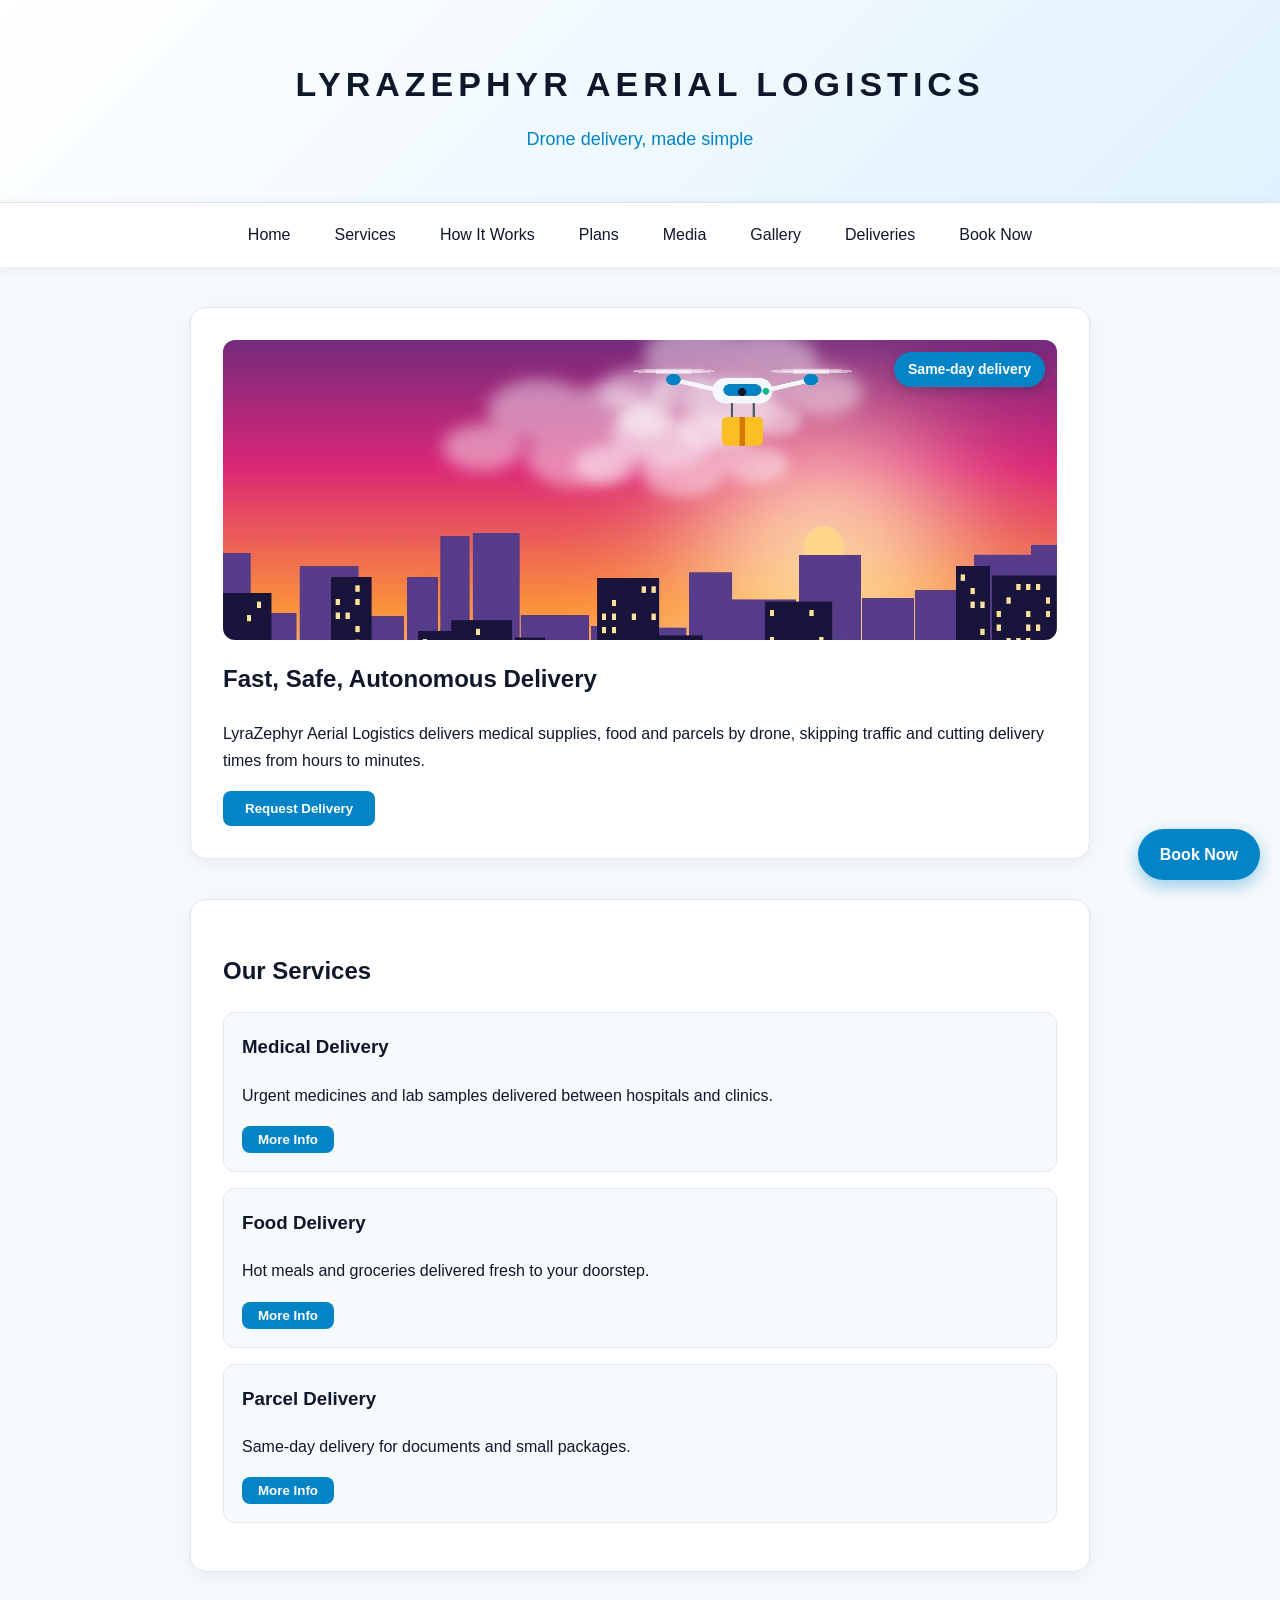
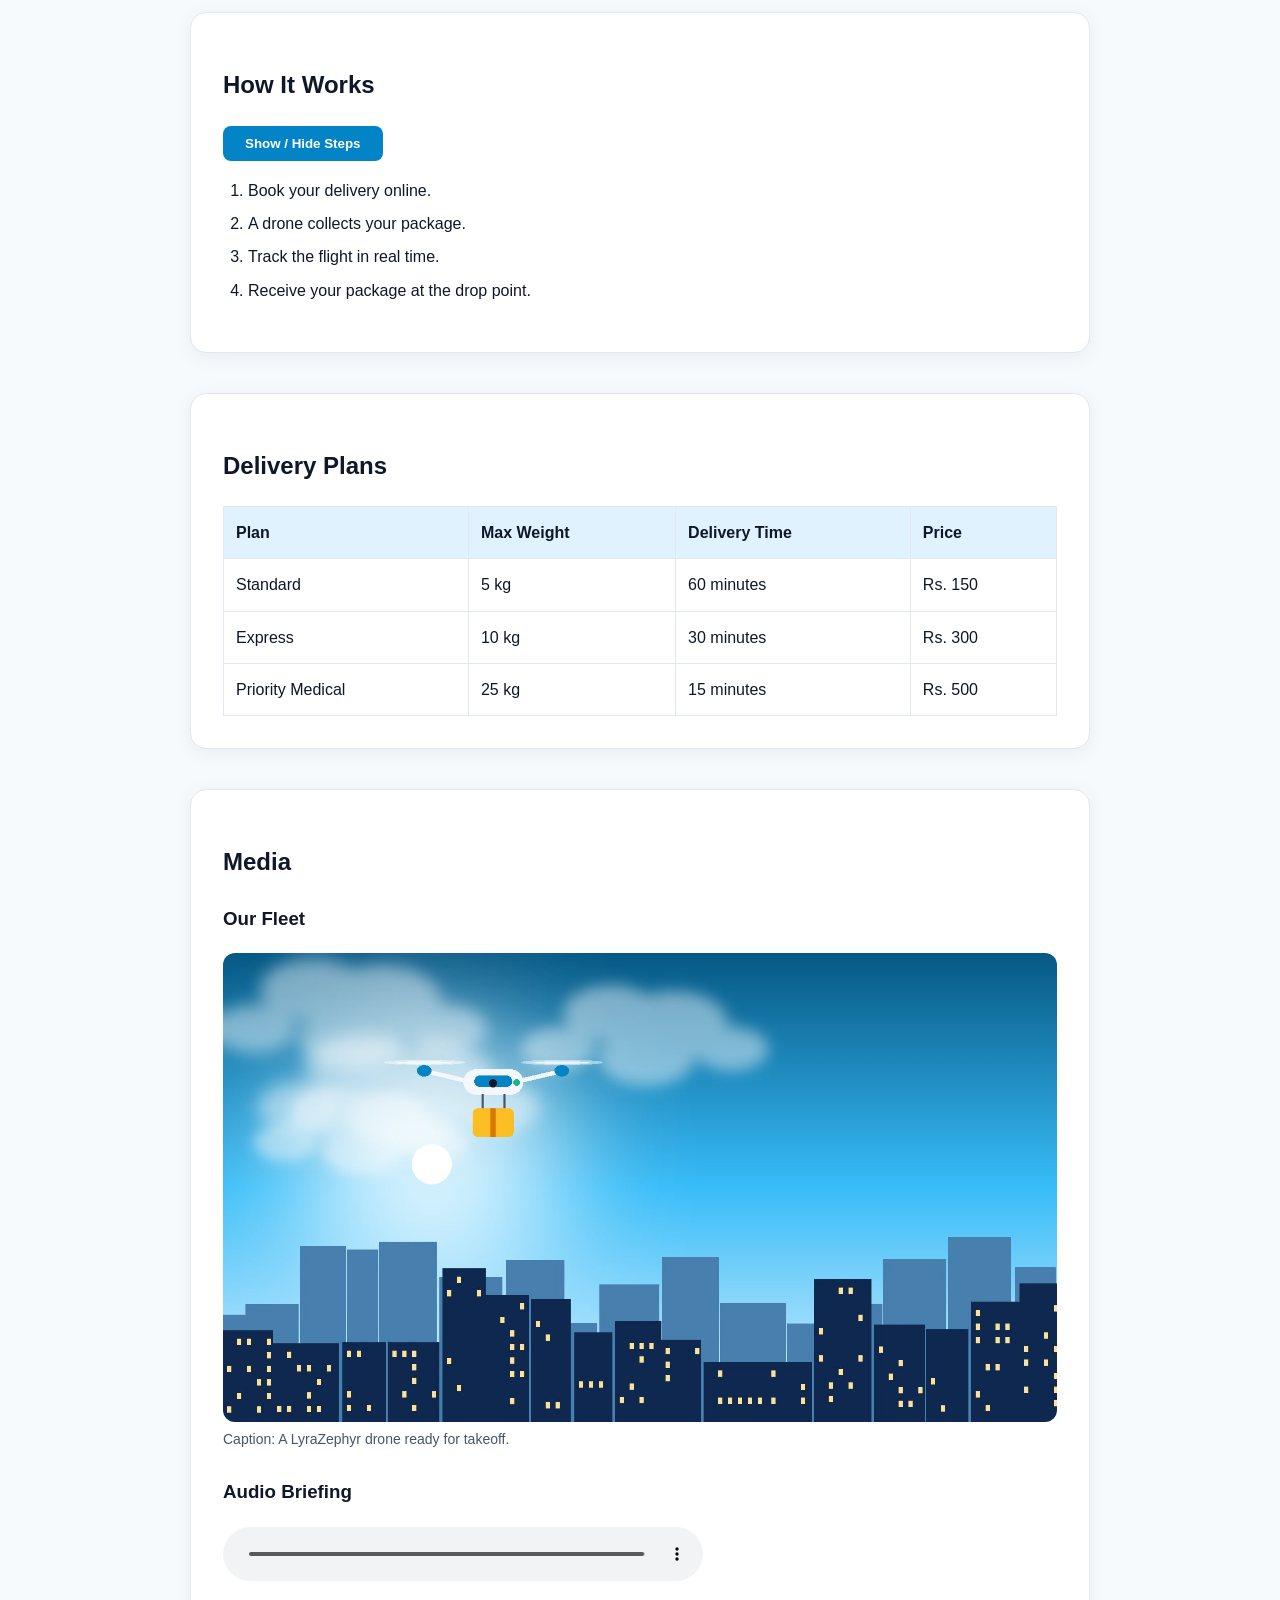
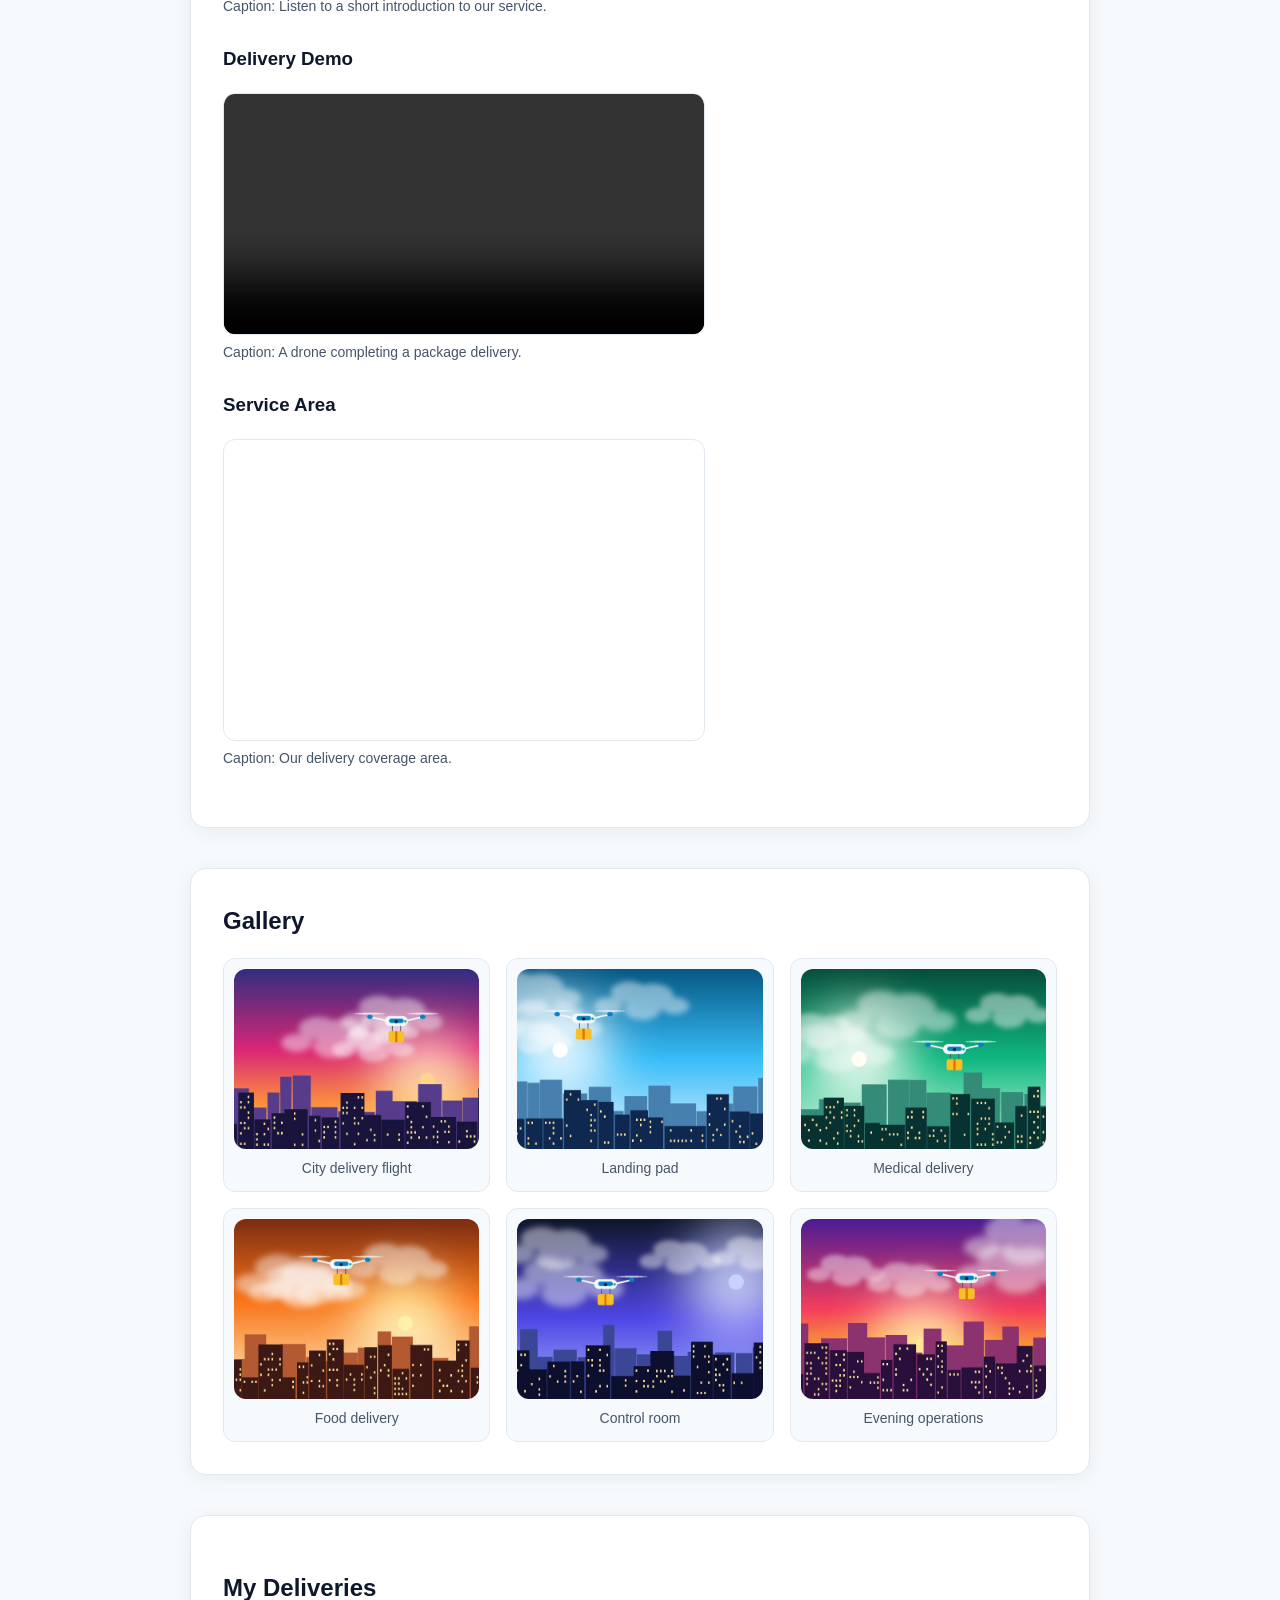
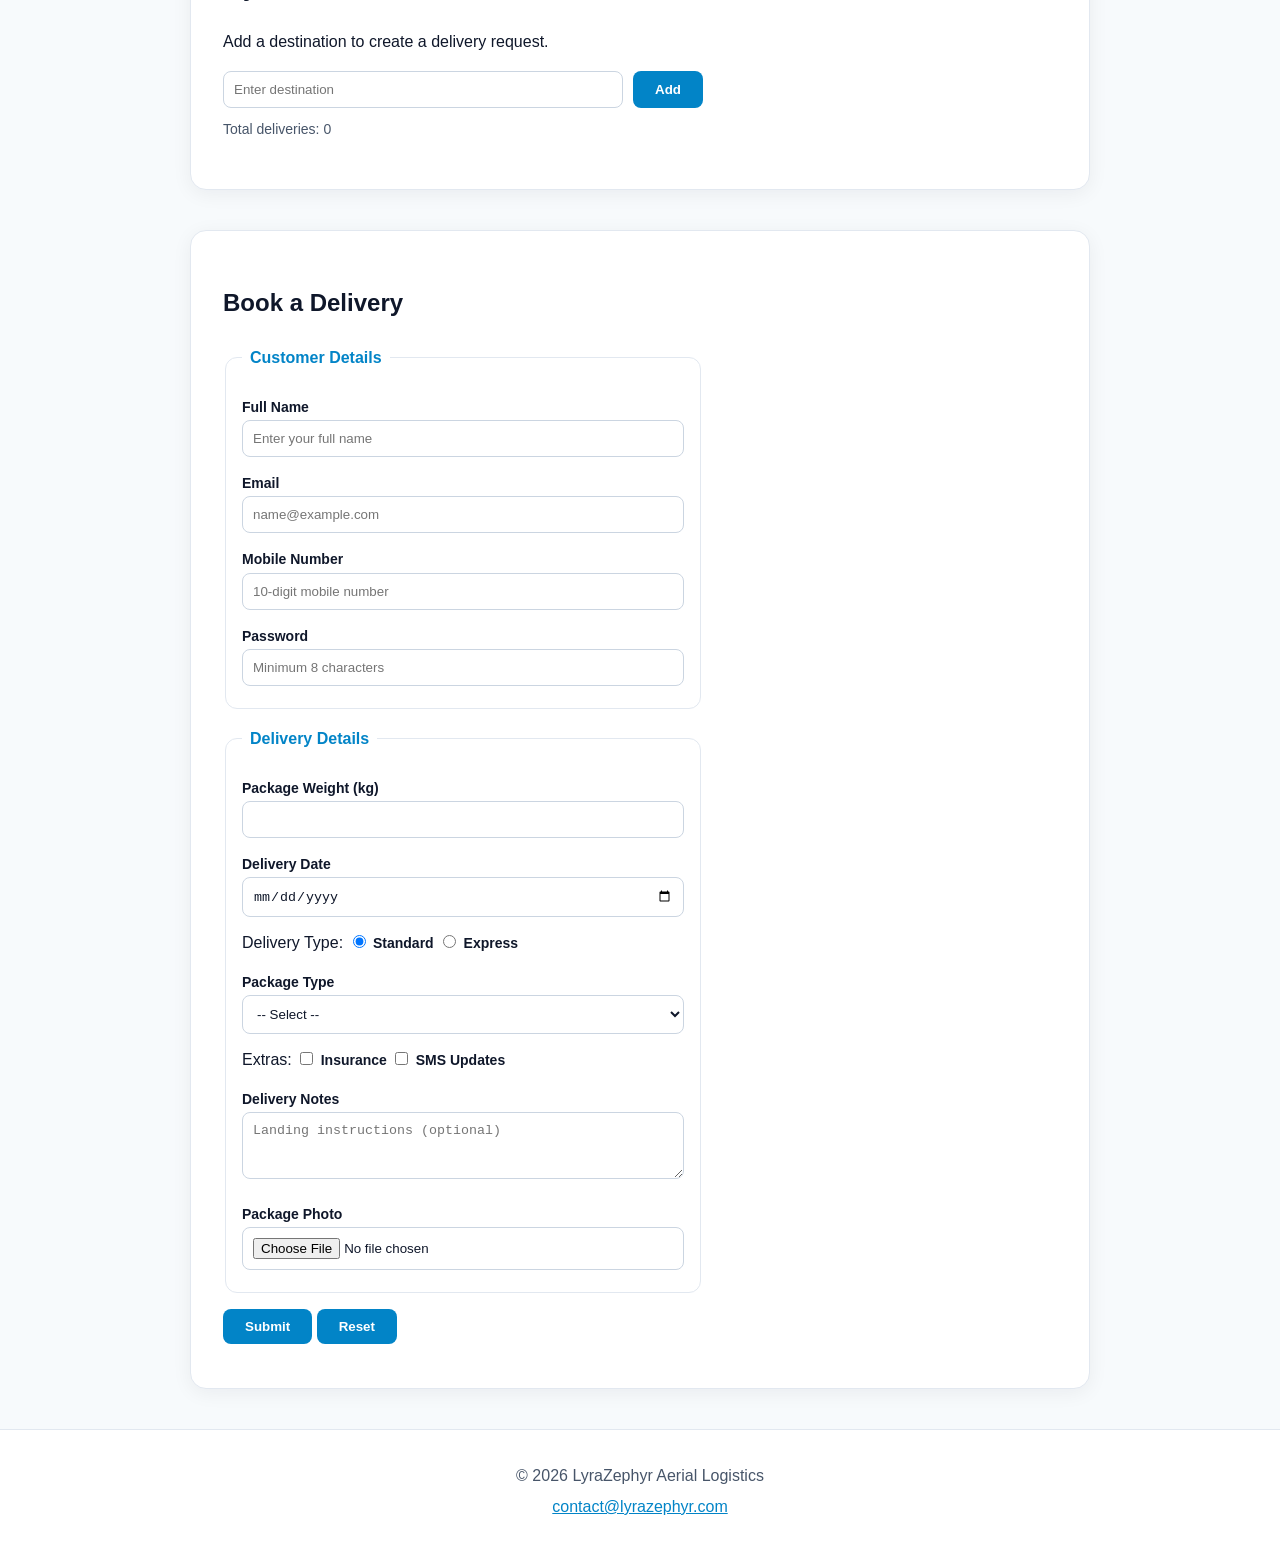
==== p11/index.html @ b4de9d2c "Added Practicums 01 to 15" ====
<!DOCTYPE html>
<html lang="en">
<head>
<meta charset="UTF-8">
<meta name="viewport" content="width=device-width, initial-scale=1.0">
<title>LyraZephyr Aerial Logistics</title>
<link rel="stylesheet" href="style.css">
</head>
<body>

<header>
<h1>LYRAZEPHYR AERIAL LOGISTICS</h1>
<p>Drone delivery, made simple</p>
</header>

<nav>
<ul>
<li><a href="#home">Home</a></li>
<li><a href="#services">Services</a></li>
<li><a href="#process">How It Works</a></li>
<li><a href="#plans">Plans</a></li>
<li><a href="#media">Media</a></li>
<li><a href="#gallery">Gallery</a></li>
<li><a href="#deliveries">Deliveries</a></li>
<li><a href="#booking">Book Now</a></li>
</ul>
</nav>

<section id="home">
<img src="images/drone-1.jpg" alt="Delivery drone flying over a city">
<p class="badge">Same-day delivery</p>
<h2>Fast, Safe, Autonomous Delivery</h2>
<p>LyraZephyr Aerial Logistics delivers medical supplies, food and parcels by drone, skipping traffic and cutting delivery times from hours to minutes.</p>
<button id="notify-button">Request Delivery</button>
</section>

<section id="services">
<h2>Our Services</h2>
<article>
<h3>Medical Delivery</h3>
<p>Urgent medicines and lab samples delivered between hospitals and clinics.</p>
<button id="medical-button">More Info</button>
<div class="info-card" id="medical-info">
<span>Available 24/7.</span> Temperature-controlled boxes keep medicines safe.
</div>
</article>
<article>
<h3>Food Delivery</h3>
<p>Hot meals and groceries delivered fresh to your doorstep.</p>
<button id="food-button">More Info</button>
<div class="info-card" id="food-info">
<span>Insulated bags.</span> Meals arrive hot, usually within 30 minutes.
</div>
</article>
<article>
<h3>Parcel Delivery</h3>
<p>Same-day delivery for documents and small packages.</p>
<button id="parcel-button">More Info</button>
<div class="info-card" id="parcel-info">
<span>Up to 5 kg.</span> Every parcel can be tracked in real time.
</div>
</article>
</section>

<section id="process">
<h2>How It Works</h2>
<button id="process-button">Show / Hide Steps</button>
<div class="steps" id="process-steps">
<ol>
<li>Book your delivery online.</li>
<li>A drone collects your package.</li>
<li>Track the flight in real time.</li>
<li>Receive your package at the drop point.</li>
</ol>
</div>
</section>

<section id="plans">
<h2>Delivery Plans</h2>
<table>
<tr>
<th>Plan</th>
<th>Max Weight</th>
<th>Delivery Time</th>
<th>Price</th>
</tr>
<tr>
<td>Standard</td>
<td>5 kg</td>
<td>60 minutes</td>
<td>Rs. 150</td>
</tr>
<tr>
<td>Express</td>
<td>10 kg</td>
<td>30 minutes</td>
<td>Rs. 300</td>
</tr>
<tr>
<td>Priority Medical</td>
<td>25 kg</td>
<td>15 minutes</td>
<td>Rs. 500</td>
</tr>
</table>
</section>

<section id="media">
<h2>Media</h2>

<h3>Our Fleet</h3>
<img src="images/drone-2.jpg" alt="LyraZephyr delivery drone on a landing pad">
<p>Caption: A LyraZephyr drone ready for takeoff.</p>

<h3>Audio Briefing</h3>
<audio controls src="media/briefing.mp3">Your browser does not support audio.</audio>
<p>Caption: Listen to a short introduction to our service.</p>

<h3>Delivery Demo</h3>
<video controls width="480" src="media/demo.mp4">Your browser does not support video.</video>
<p>Caption: A drone completing a package delivery.</p>

<h3>Service Area</h3>
<iframe src="https://www.openstreetmap.org/export/embed.html?bbox=76.95%2C10.95%2C77.10%2C11.05&amp;layer=mapnik" width="480" height="300" title="Map of our service area"></iframe>
<p>Caption: Our delivery coverage area.</p>
</section>

<section id="gallery">
<h2>Gallery</h2>
<article>
<img src="images/drone-1.jpg" alt="Drone flying over a city">
<p>City delivery flight</p>
</article>
<article>
<img src="images/drone-2.jpg" alt="Drone on a landing pad">
<p>Landing pad</p>
</article>
<article>
<img src="images/drone-3.jpg" alt="Drone carrying a medical package">
<p>Medical delivery</p>
</article>
<article>
<img src="images/drone-4.jpg" alt="Drone delivering food">
<p>Food delivery</p>
</article>
<article>
<img src="images/drone-5.jpg" alt="Drone control room">
<p>Control room</p>
</article>
<article>
<img src="images/drone-6.jpg" alt="Drone at sunset">
<p>Evening operations</p>
</article>
</section>

<section id="deliveries">
<h2>My Deliveries</h2>
<p>Add a destination to create a delivery request.</p>
<div class="delivery-input">
<input type="text" id="destination" placeholder="Enter destination">
<button id="add-button">Add</button>
</div>
<p id="delivery-message"></p>
<p id="delivery-count">Total deliveries: 0</p>
<ul id="delivery-list"></ul>
</section>

<section id="booking">
<h2>Book a Delivery</h2>
<form id="booking-form" novalidate>

<fieldset>
<legend>Customer Details</legend>
<p>
<label for="fullname">Full Name</label>
<input type="text" id="fullname" name="fullname" placeholder="Enter your full name" required minlength="3" maxlength="40" pattern="[A-Za-z ]+">
</p>
<p class="error" id="fullname-error"></p>

<p>
<label for="email">Email</label>
<input type="email" id="email" name="email" placeholder="name@example.com" required>
</p>
<p class="error" id="email-error"></p>

<p>
<label for="phone">Mobile Number</label>
<input type="tel" id="phone" name="phone" placeholder="10-digit mobile number" required maxlength="10" pattern="[6-9][0-9]{9}">
</p>
<p class="error" id="phone-error"></p>

<p>
<label for="password">Password</label>
<input type="password" id="password" name="password" placeholder="Minimum 8 characters" required minlength="8" maxlength="20" pattern="(?=.*[A-Za-z])(?=.*[0-9]).{8,20}">
</p>
<p class="error" id="password-error"></p>
</fieldset>

<fieldset>
<legend>Delivery Details</legend>
<p>
<label for="weight">Package Weight (kg)</label>
<input type="number" id="weight" name="weight" min="1" max="25" required>
</p>
<p class="error" id="weight-error"></p>

<p>
<label for="date">Delivery Date</label>
<input type="date" id="date" name="date" required>
</p>
<p class="error" id="date-error"></p>

<p>
Delivery Type:
<input type="radio" id="standard" name="delivery" value="standard" checked>
<label for="standard">Standard</label>
<input type="radio" id="express" name="delivery" value="express">
<label for="express">Express</label>
</p>

<p>
<label for="package">Package Type</label>
<select id="package" name="package" required>
<option value="">-- Select --</option>
<option value="medical">Medical Supplies</option>
<option value="food">Food</option>
<option value="documents">Documents</option>
<option value="parcel">General Parcel</option>
</select>
</p>
<p class="error" id="package-error"></p>

<p>
Extras:
<input type="checkbox" id="insurance" name="extras" value="insurance">
<label for="insurance">Insurance</label>
<input type="checkbox" id="sms" name="extras" value="sms">
<label for="sms">SMS Updates</label>
</p>

<p>
<label for="notes">Delivery Notes</label>
<textarea id="notes" name="notes" rows="3" maxlength="200" placeholder="Landing instructions (optional)"></textarea>
</p>

<p>
<label for="photo">Package Photo</label>
<input type="file" id="photo" name="photo" accept="image/*">
</p>
</fieldset>

<p>
<button type="submit">Submit</button>
<button type="reset">Reset</button>
</p>
<p class="success" id="form-success"></p>
</form>
</section>

<a class="fixed-book" href="#booking">Book Now</a>

<div class="notification" id="notification">
<span>Request received.</span> Our team will contact you shortly.
</div>

<footer>
<p>&copy; 2026 LyraZephyr Aerial Logistics</p>
<p><a href="mailto:contact@lyrazephyr.com">contact@lyrazephyr.com</a></p>
</footer>

<script src="script.js"></script>
</body>
</html>
---- p11/style.css ----
/* ===== Colour palette (light theme) =====
   Background  #F7FAFC  sky-tinted off-white
   Cards       #FFFFFF  pure white
   Text        #0F172A  aerospace navy
   Primary     #0284C7  sky cyan
   Secondary   #10B981  emerald mint
*/

/* ===== P4: Base styling ===== */
body {
  margin: 0;
  background-color: #F7FAFC;
  color: #0F172A;
  font-family: Arial, sans-serif;
  font-size: 16px;
  line-height: 1.7;
}

header {
  position: static;
  background: linear-gradient(135deg, #FFFFFF, #E0F2FE);
  padding: 56px 20px 48px 20px;
  text-align: center;
  border-bottom: 1px solid #E2E8F0;
}

h1 {
  margin: 0 0 10px 0;
  font-family: "Trebuchet MS", Verdana, sans-serif;
  font-size: 34px;
  letter-spacing: 5px;
  color: #0F172A;
}

header p {
  margin: 0;
  font-size: 18px;
  color: #0284C7;
}

h2, h3 {
  font-family: "Segoe UI", Tahoma, sans-serif;
  color: #0F172A;
}

/* ===== P5 + P6: Flexbox navigation, sticky ===== */
nav {
  position: sticky;
  top: 0;
  z-index: 10;
  background-color: #FFFFFF;
  padding: 10px 20px;
  box-shadow: 0 2px 12px rgba(15, 23, 42, 0.08);
}

nav ul {
  display: flex;
  flex-direction: row;
  flex-wrap: wrap;
  justify-content: center;
  align-items: center;
  gap: 8px 16px;
  list-style: none;
  margin: 0;
  padding: 0;
}

nav li {
  margin: 0;
}

nav a {
  display: block;
  color: #0F172A;
  text-decoration: none;
  padding: 8px 14px;
  border-radius: 20px;
}

nav a:hover {
  background-color: #0284C7;
  color: #FFFFFF;
}

/* ===== P4: Sections, cards, table, media, form, footer ===== */
section {
  box-sizing: border-box;
  width: 80%;
  max-width: 900px;
  margin: 40px auto;
  padding: 32px;
  background-color: #FFFFFF;
  border: 1px solid #E2E8F0;
  border-radius: 16px;
  box-shadow: 0 4px 20px rgba(15, 23, 42, 0.06);
}

section ul, section ol {
  padding-left: 25px;
}

li {
  margin-bottom: 6px;
}

img {
  display: block;
  max-width: 100%;
  height: auto;
  border-radius: 12px;
}

#home img {
  width: 100%;
  height: 300px;
  object-fit: cover;
  margin-bottom: 15px;
}

article {
  position: relative;
  background-color: #F7FAFC;
  border: 1px solid #E2E8F0;
  border-radius: 12px;
  padding: 18px;
  margin-bottom: 16px;
}

article:hover {
  border-color: #0284C7;
  box-shadow: 0 6px 16px rgba(2, 132, 199, 0.12);
  top: -3px;
}

article h3 {
  margin-top: 0;
}

table {
  width: 100%;
  border-collapse: collapse;
}

th, td {
  border: 1px solid #E2E8F0;
  padding: 12px;
  text-align: left;
}

th {
  background-color: #E0F2FE;
  color: #0F172A;
}

tr:hover td {
  background-color: #F0F9FF;
}

#media p {
  margin: 6px 0 24px 0;
  font-size: 14px;
  color: #475569;
}

audio {
  width: 100%;
  max-width: 480px;
}

video, iframe {
  display: block;
  width: 100%;
  max-width: 480px;
  border: 1px solid #E2E8F0;
  border-radius: 12px;
}

form {
  max-width: 480px;
}

form p {
  margin: 12px 0;
}

label {
  font-weight: bold;
  font-size: 14px;
}

input, select, textarea {
  width: 100%;
  box-sizing: border-box;
  padding: 10px;
  background-color: #FFFFFF;
  color: #0F172A;
  border: 1px solid #CBD5E1;
  border-radius: 8px;
}

input[type="radio"], input[type="checkbox"] {
  width: auto;
}

button {
  padding: 10px 22px;
  background-color: #0284C7;
  color: #FFFFFF;
  font-weight: bold;
  border: none;
  border-radius: 8px;
  cursor: pointer;
}

button:hover {
  background-color: #0369A1;
}

footer {
  padding: 28px 20px;
  text-align: center;
  background-color: #FFFFFF;
  border-top: 1px solid #E2E8F0;
  color: #475569;
}

footer p {
  margin: 4px 0;
}

footer a {
  color: #0284C7;
}

/* ===== P6: Positioning ===== */
#home {
  position: relative;
}

.badge {
  position: absolute;
  top: 44px;
  right: 44px;
  margin: 0;
  padding: 6px 14px;
  background-color: #0284C7;
  color: #FFFFFF;
  font-size: 14px;
  font-weight: bold;
  border-radius: 20px;
  box-shadow: 0 4px 12px rgba(15, 23, 42, 0.2);
}

.fixed-book {
  position: fixed;
  bottom: 20px;
  right: 20px;
  padding: 12px 22px;
  background-color: #0284C7;
  color: #FFFFFF;
  font-weight: bold;
  text-decoration: none;
  border-radius: 30px;
  box-shadow: 0 6px 18px rgba(2, 132, 199, 0.4);
}

.fixed-book:hover {
  background-color: #0369A1;
}

/* ===== P7: Gallery grid ===== */
#gallery {
  display: grid;
  grid-template-columns: repeat(3, 1fr);
  gap: 16px;
}

#gallery h2 {
  grid-column: 1 / -1;
  margin: 0;
}

#gallery article {
  margin-bottom: 0;
  padding: 10px;
}

#gallery img {
  width: 100%;
  height: 180px;
  object-fit: cover;
}

#gallery p {
  margin: 8px 0 0 0;
  font-size: 14px;
  text-align: center;
  color: #475569;
}

/* ===== P9: Animations ===== */
@keyframes fadeIn {
  from {
    opacity: 0;
    transform: translateY(-10px);
  }
  to {
    opacity: 1;
    transform: translateY(0);
  }
}

button {
  transition: transform 0.2s, background-color 0.2s;
}

button:hover {
  transform: scale(1.05);
}

article button {
  padding: 6px 16px;
}

.info-card {
  display: none;
  margin-top: 12px;
  padding: 12px;
  background-color: #ECFDF5;
  border-left: 4px solid #10B981;
  border-radius: 8px;
}

.info-card.open {
  display: block;
  animation: fadeIn 0.5s;
}

.info-card span {
  color: #047857;
  font-weight: bold;
}

.steps {
  margin-top: 15px;
  animation: fadeIn 0.5s;
}

.steps.closed {
  display: none;
}

.notification {
  position: fixed;
  top: 20px;
  right: 20px;
  z-index: 20;
  padding: 12px 18px;
  background-color: #0F172A;
  color: #FFFFFF;
  border-left: 4px solid #10B981;
  border-radius: 10px;
  box-shadow: 0 8px 24px rgba(15, 23, 42, 0.25);
  opacity: 0;
  transform: translateX(120%);
  transition: opacity 0.4s, transform 0.4s;
}

.notification span {
  color: #6EE7B7;
  font-weight: bold;
}

.notification.show {
  opacity: 1;
  transform: translateX(0);
}

/* ===== P10: DOM deliveries ===== */
.delivery-input {
  display: flex;
  gap: 10px;
  max-width: 480px;
}

.delivery-input input {
  flex: 1;
  width: auto;
}

#delivery-message {
  margin: 10px 0 0 0;
  color: #0284C7;
}

#delivery-count {
  margin: 5px 0 15px 0;
  font-size: 14px;
  color: #475569;
}

#delivery-list {
  list-style: none;
  margin: 0;
  padding: 0;
}

#delivery-list li {
  display: flex;
  justify-content: space-between;
  align-items: center;
  gap: 10px;
  padding: 12px;
  margin-bottom: 8px;
  background-color: #F7FAFC;
  border: 1px solid #E2E8F0;
  border-radius: 10px;
}

#delivery-list li.delivered {
  background-color: #ECFDF5;
  border-color: #10B981;
}

.item-buttons {
  display: flex;
  gap: 6px;
}

#delivery-list button {
  padding: 6px 12px;
  font-size: 13px;
}

/* ===== P11: Form validation ===== */
fieldset {
  margin-bottom: 16px;
  padding: 10px 16px;
  border: 1px solid #E2E8F0;
  border-radius: 12px;
}

legend {
  padding: 0 8px;
  color: #0284C7;
  font-weight: bold;
}

input:focus, select:focus, textarea:focus {
  outline: none;
  border-color: #0284C7;
  box-shadow: 0 0 0 3px rgba(2, 132, 199, 0.15);
}

input:focus:invalid, select:focus:invalid, textarea:focus:invalid {
  border-color: #DC2626;
  box-shadow: 0 0 0 3px rgba(220, 38, 38, 0.12);
}

input:focus:valid, select:focus:valid, textarea:focus:valid {
  border-color: #10B981;
  box-shadow: 0 0 0 3px rgba(16, 185, 129, 0.15);
}

.error {
  margin: 0;
  font-size: 13px;
  color: #DC2626;
}

.success {
  color: #047857;
  font-weight: bold;
}

/* ===== P8: Media queries (kept last so they override) ===== */
@media (max-width: 900px) {
  section {
    width: 90%;
    padding: 24px;
  }

  h1 {
    font-size: 28px;
    letter-spacing: 3px;
  }

  #home img {
    height: 220px;
  }

  #gallery {
    grid-template-columns: repeat(2, 1fr);
  }
}

@media (max-width: 600px) {
  h1 {
    font-size: 22px;
    letter-spacing: 2px;
  }

  header {
    padding: 32px 15px;
  }

  nav {
    position: static;
  }

  nav ul {
    flex-direction: column;
    gap: 6px;
  }

  section {
    width: 94%;
    margin: 24px auto;
    padding: 18px;
  }

  #home img {
    height: 160px;
  }

  .badge {
    top: 28px;
    right: 28px;
    font-size: 12px;
  }

  th, td {
    padding: 6px;
    font-size: 13px;
  }

  #gallery {
    grid-template-columns: 1fr;
  }

  #gallery img {
    height: 200px;
  }

  .fixed-book {
    bottom: 10px;
    right: 10px;
    padding: 10px 16px;
  }
}
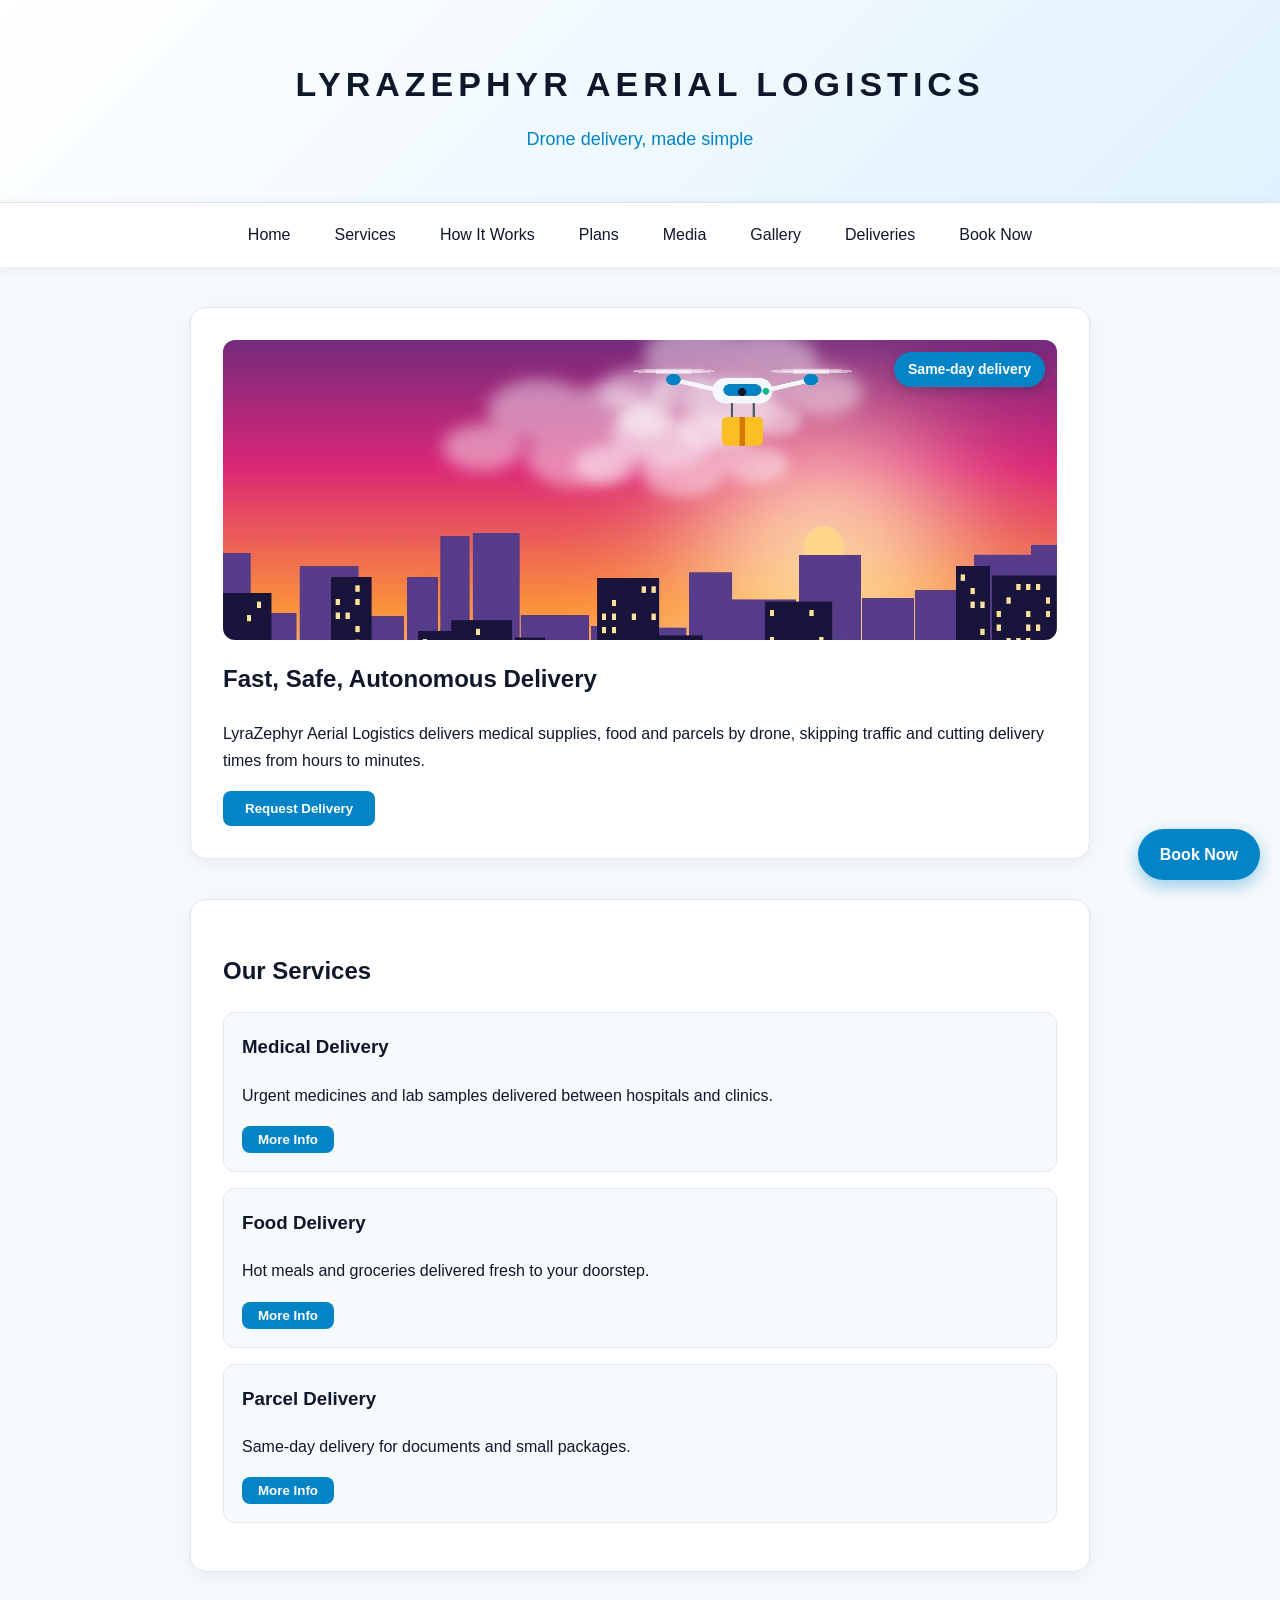
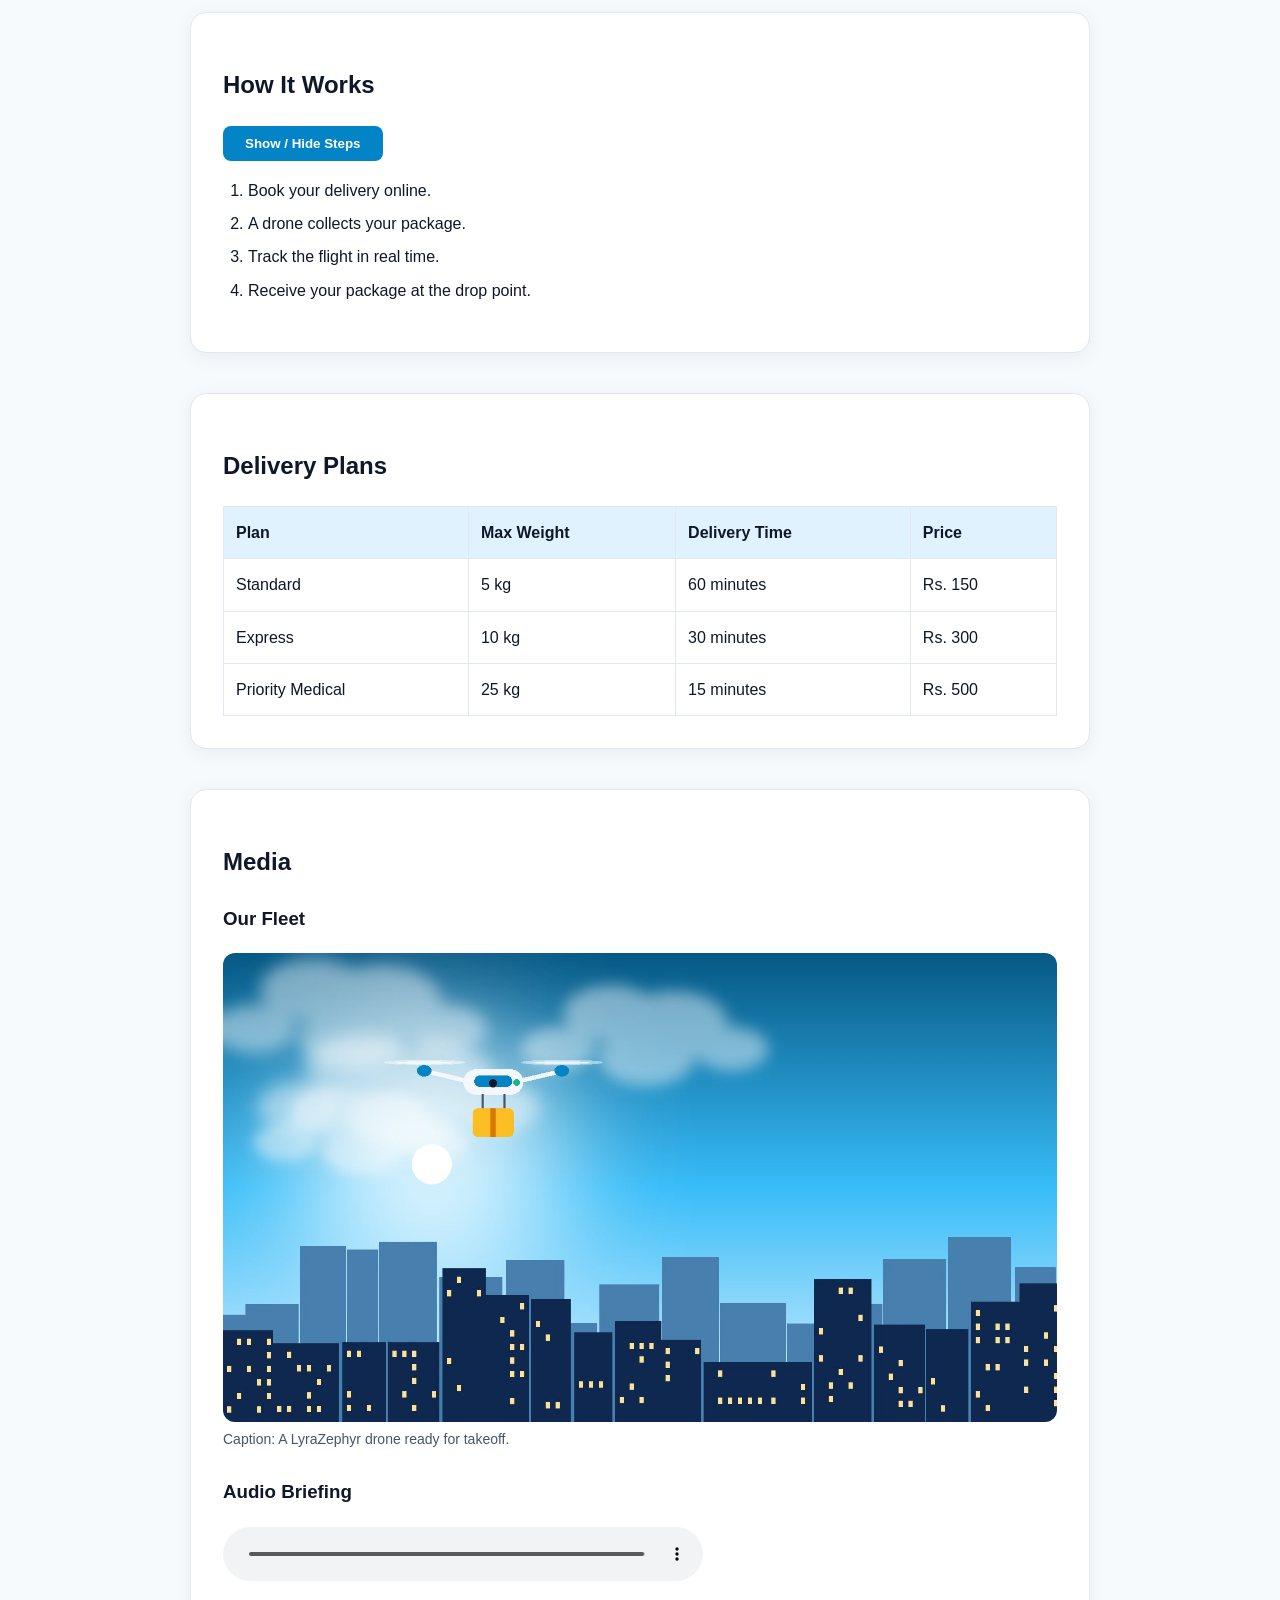
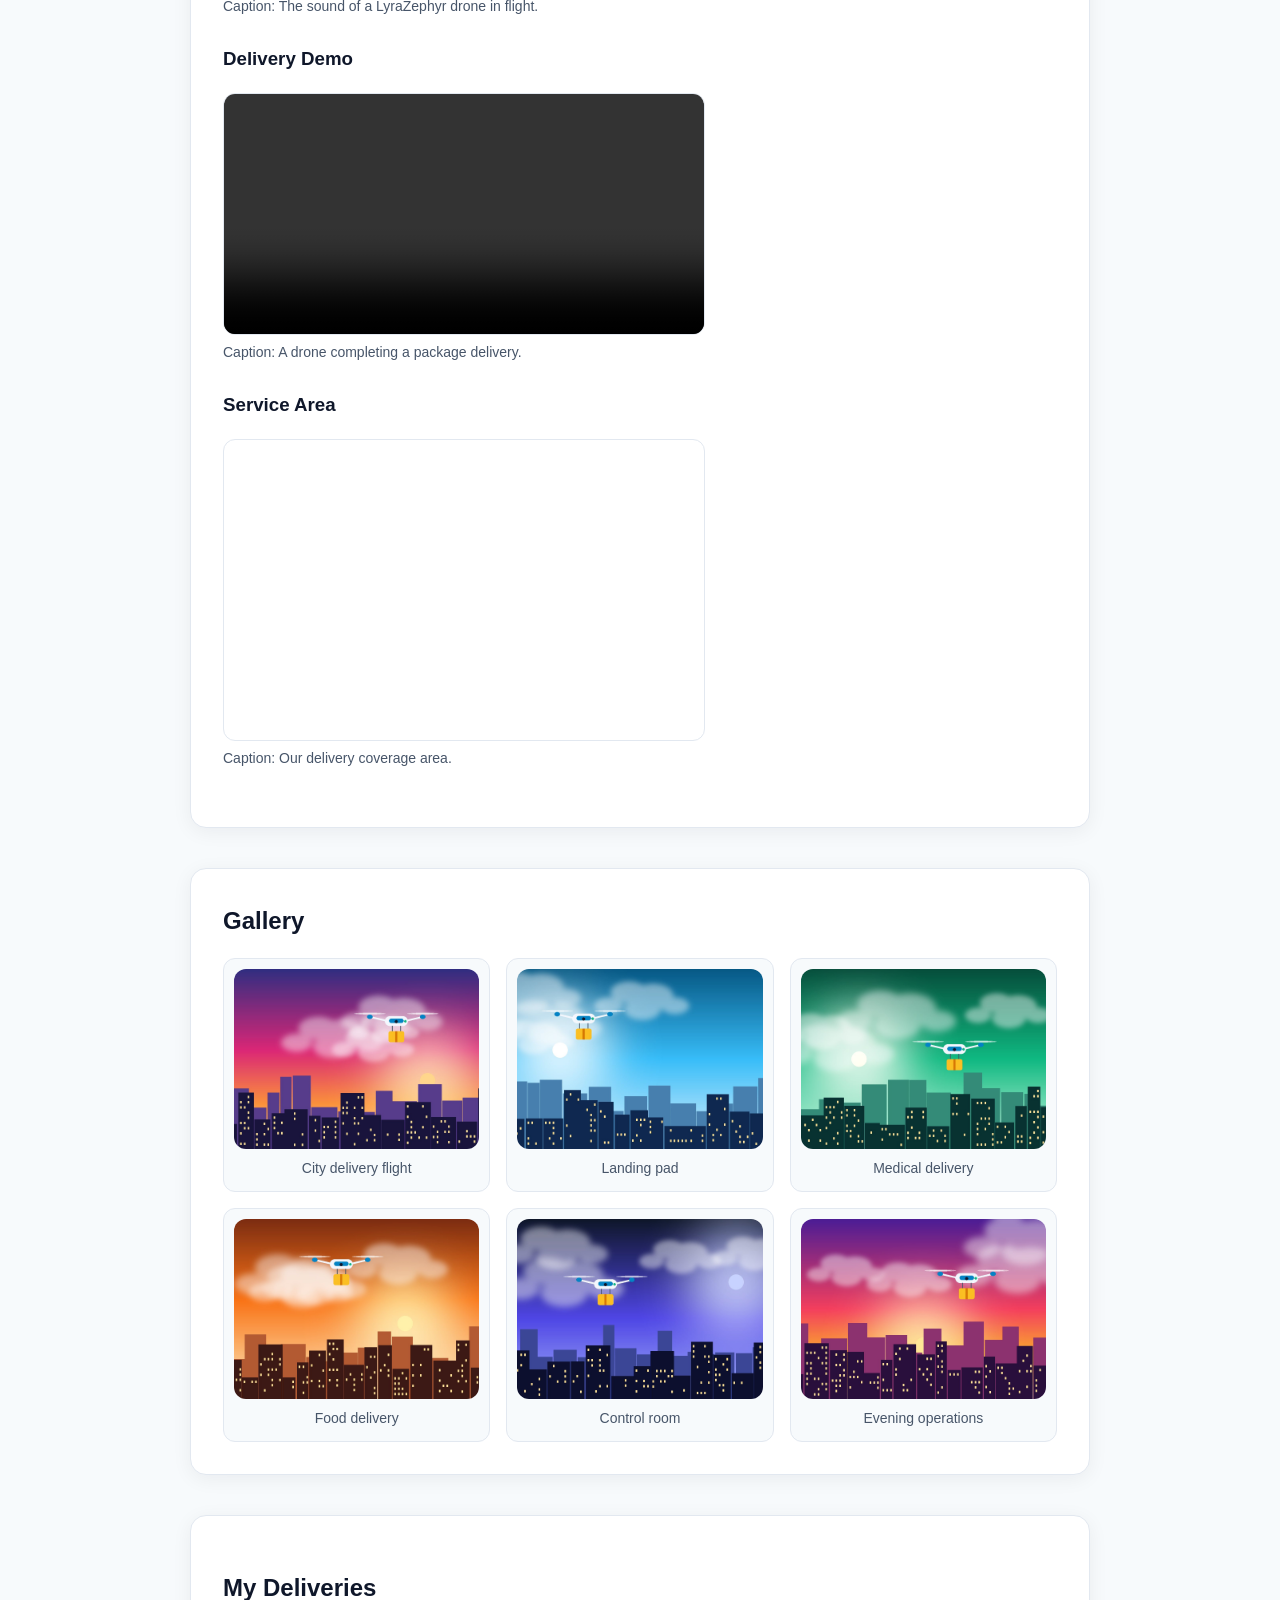
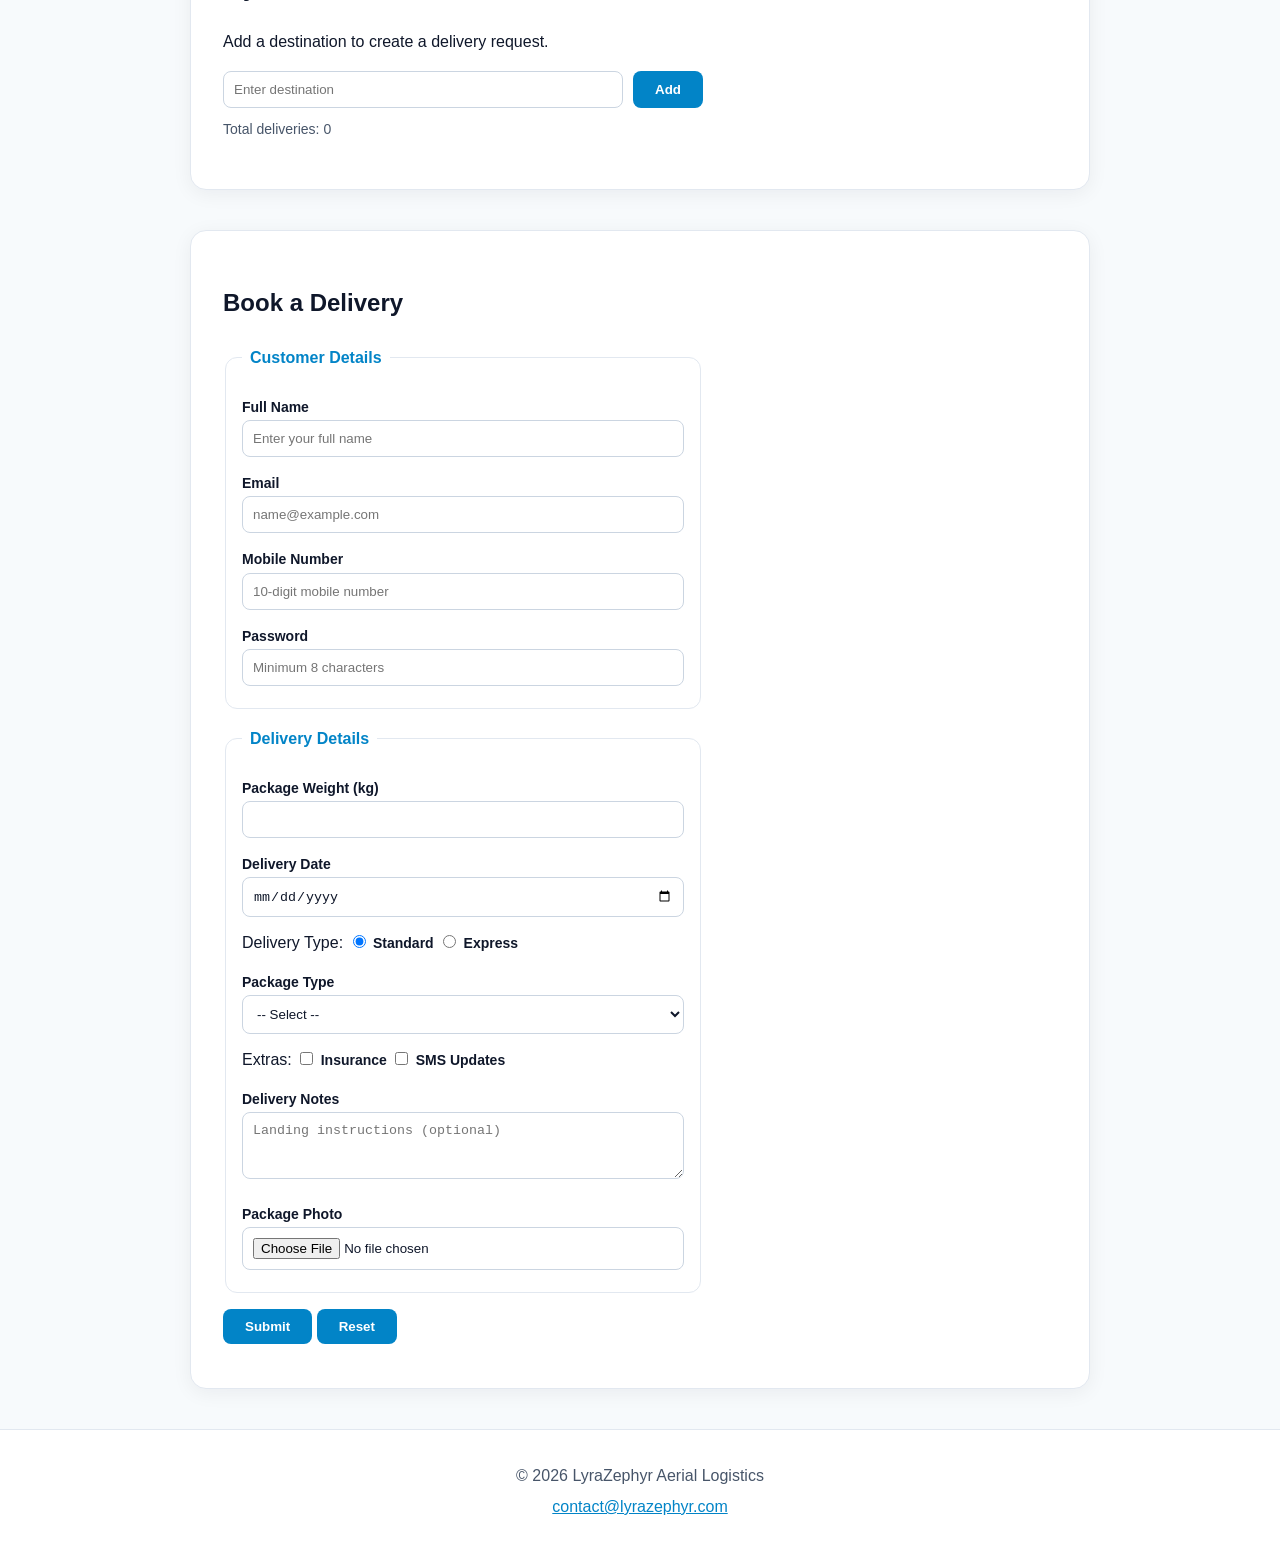
==== commit 3ab23fd6: "Replaced audio file" ====
--- a/p11/index.html
+++ b/p11/index.html
@@ -114,7 +114,7 @@
 
 <h3>Audio Briefing</h3>
 <audio controls src="media/briefing.mp3">Your browser does not support audio.</audio>
-<p>Caption: Listen to a short introduction to our service.</p>
+<p>Caption: The sound of a LyraZephyr drone in flight.</p>
 
 <h3>Delivery Demo</h3>
 <video controls width="480" src="media/demo.mp4">Your browser does not support video.</video>
